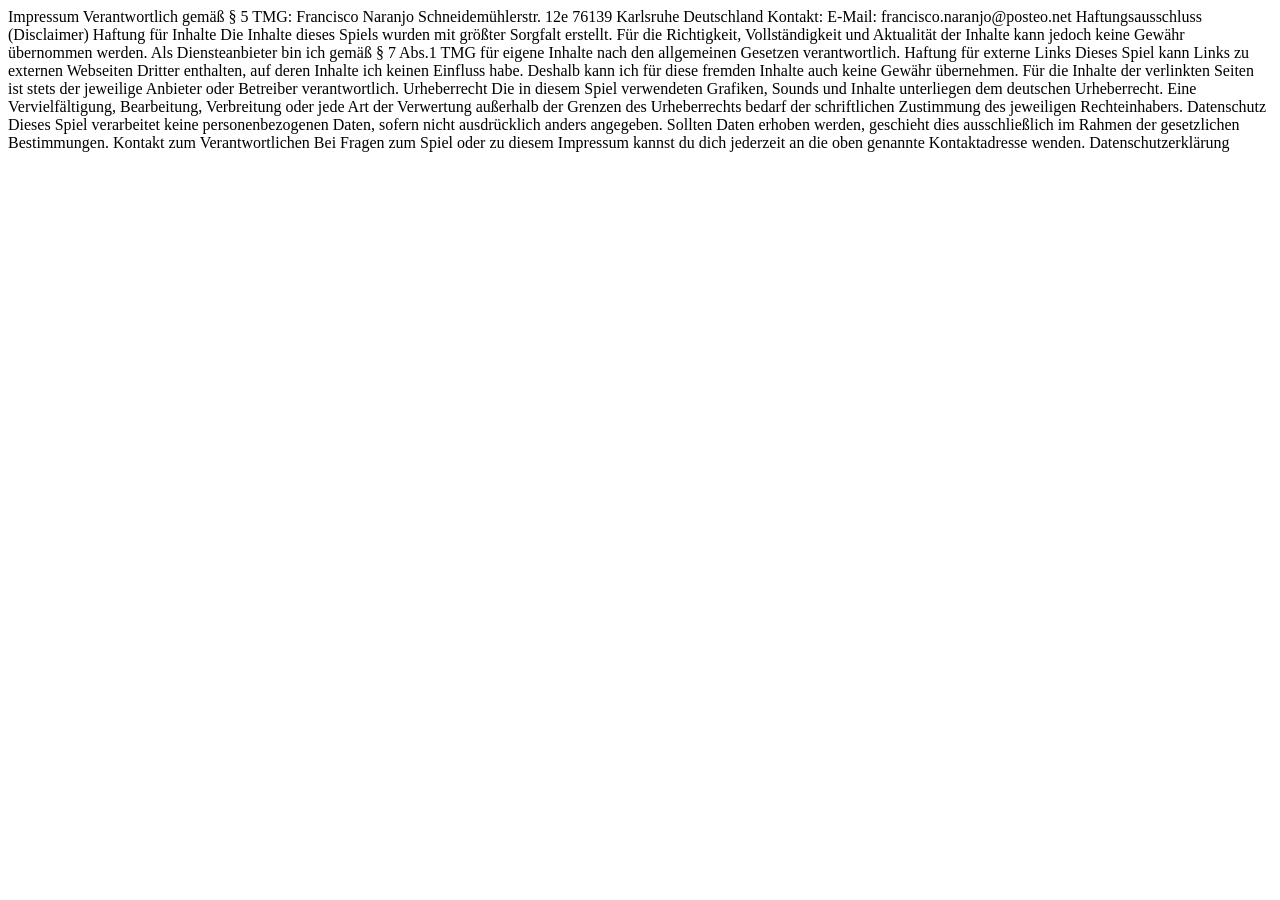
==== impressum.html @ 568fe95e "Refine UI styles and clean up heading CSS" ====
<html lang="en">
<head>
    <meta charset="UTF-8">
    <meta name="viewport" content="width=device-width, initial-scale=1.0">
    <title>Impressum</title>
</head>
<body>

    Impressum
Verantwortlich gemäß § 5 TMG:
Francisco Naranjo
Schneidemühlerstr. 12e
76139 Karlsruhe
Deutschland

Kontakt:
E-Mail: francisco.naranjo@posteo.net

Haftungsausschluss (Disclaimer)
Haftung für Inhalte
Die Inhalte dieses Spiels wurden mit größter Sorgfalt erstellt. Für die Richtigkeit, Vollständigkeit und Aktualität der Inhalte kann jedoch keine Gewähr übernommen werden. Als Diensteanbieter bin ich gemäß § 7 Abs.1 TMG für eigene Inhalte nach den allgemeinen Gesetzen verantwortlich.

Haftung für externe Links
Dieses Spiel kann Links zu externen Webseiten Dritter enthalten, auf deren Inhalte ich keinen Einfluss habe. Deshalb kann ich für diese fremden Inhalte auch keine Gewähr übernehmen. Für die Inhalte der verlinkten Seiten ist stets der jeweilige Anbieter oder Betreiber verantwortlich.

Urheberrecht
Die in diesem Spiel verwendeten Grafiken, Sounds und Inhalte unterliegen dem deutschen Urheberrecht. Eine Vervielfältigung, Bearbeitung, Verbreitung oder jede Art der Verwertung außerhalb der Grenzen des Urheberrechts bedarf der schriftlichen Zustimmung des jeweiligen Rechteinhabers.

Datenschutz
Dieses Spiel verarbeitet keine personenbezogenen Daten, sofern nicht ausdrücklich anders angegeben. Sollten Daten erhoben werden, geschieht dies ausschließlich im Rahmen der gesetzlichen Bestimmungen.

Kontakt zum Verantwortlichen
Bei Fragen zum Spiel oder zu diesem Impressum kannst du dich jederzeit an die oben genannte Kontaktadresse wenden.

Datenschutzerklärung
    
</body>
</html>
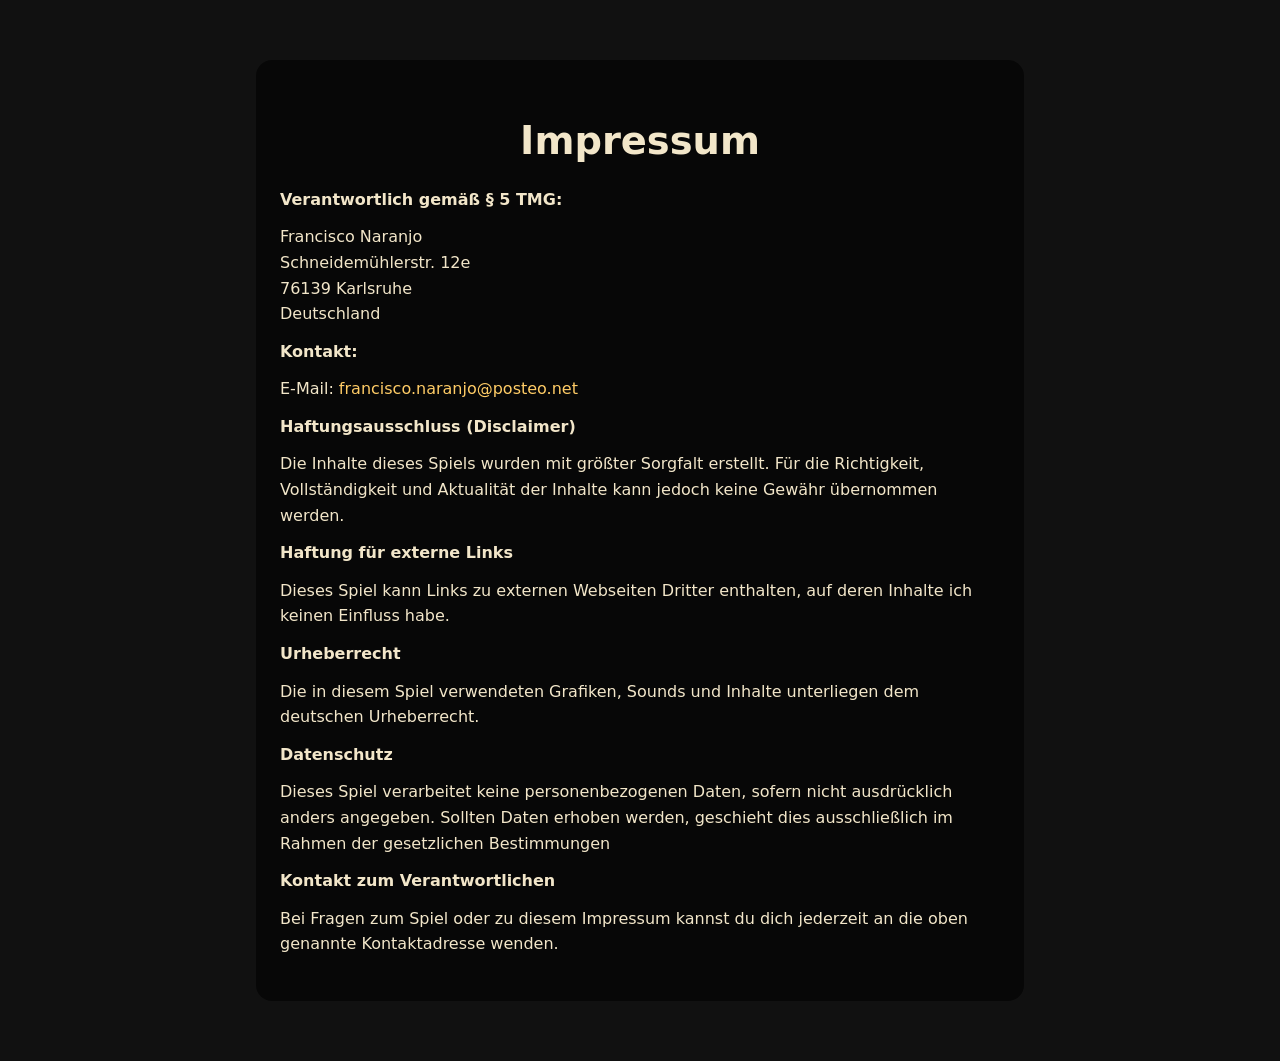
==== commit 0e2457c7: "impressum added" ====
--- a/impressum.html
+++ b/impressum.html
@@ -1,38 +1,68 @@
 <html lang="en">
+
 <head>
     <meta charset="UTF-8">
     <meta name="viewport" content="width=device-width, initial-scale=1.0">
     <title>Impressum</title>
+    <link rel="stylesheet" href="impressum.css">
+
 </head>
+
 <body>
+    <main class="impressum-container">
+        <h1>Impressum</h1>
 
-    Impressum
-Verantwortlich gemäß § 5 TMG:
-Francisco Naranjo
-Schneidemühlerstr. 12e
-76139 Karlsruhe
-Deutschland
+        <section>
+            <p><strong>Verantwortlich gemäß § 5 TMG:</strong></p>
+            <p>
+                Francisco Naranjo<br>
+                Schneidemühlerstr. 12e<br>
+                76139 Karlsruhe<br>
+                Deutschland
+            </p>
 
-Kontakt:
-E-Mail: francisco.naranjo@posteo.net
+            <p><strong>Kontakt:</strong></p>
+            <p>
+                E-Mail:
+                <a href="mailto:francisco.naranjo@posteo.net">
+                    francisco.naranjo@posteo.net
+                </a>
+            </p>
 
-Haftungsausschluss (Disclaimer)
-Haftung für Inhalte
-Die Inhalte dieses Spiels wurden mit größter Sorgfalt erstellt. Für die Richtigkeit, Vollständigkeit und Aktualität der Inhalte kann jedoch keine Gewähr übernommen werden. Als Diensteanbieter bin ich gemäß § 7 Abs.1 TMG für eigene Inhalte nach den allgemeinen Gesetzen verantwortlich.
+            <p><strong>Haftungsausschluss (Disclaimer)</strong></p>
+            <p>
+                Die Inhalte dieses Spiels wurden mit größter Sorgfalt erstellt. Für die
+                Richtigkeit, Vollständigkeit und Aktualität der Inhalte kann jedoch keine
+                Gewähr übernommen werden.
+            </p>
 
-Haftung für externe Links
-Dieses Spiel kann Links zu externen Webseiten Dritter enthalten, auf deren Inhalte ich keinen Einfluss habe. Deshalb kann ich für diese fremden Inhalte auch keine Gewähr übernehmen. Für die Inhalte der verlinkten Seiten ist stets der jeweilige Anbieter oder Betreiber verantwortlich.
+            <p><strong>Haftung für externe Links</strong></p>
+            <p>
+                Dieses Spiel kann Links zu externen Webseiten Dritter enthalten, auf deren
+                Inhalte ich keinen Einfluss habe.
+            </p>
 
-Urheberrecht
-Die in diesem Spiel verwendeten Grafiken, Sounds und Inhalte unterliegen dem deutschen Urheberrecht. Eine Vervielfältigung, Bearbeitung, Verbreitung oder jede Art der Verwertung außerhalb der Grenzen des Urheberrechts bedarf der schriftlichen Zustimmung des jeweiligen Rechteinhabers.
+            <p><strong>Urheberrecht</strong></p>
+            <p>
+                Die in diesem Spiel verwendeten Grafiken, Sounds und Inhalte unterliegen
+                dem deutschen Urheberrecht.
+            </p>
 
-Datenschutz
-Dieses Spiel verarbeitet keine personenbezogenen Daten, sofern nicht ausdrücklich anders angegeben. Sollten Daten erhoben werden, geschieht dies ausschließlich im Rahmen der gesetzlichen Bestimmungen.
+            <p><strong>Datenschutz</strong></p>
+            <p>
+                Dieses Spiel verarbeitet keine personenbezogenen Daten, sofern nicht ausdrücklich anders angegeben.
+                Sollten Daten erhoben werden, geschieht dies ausschließlich im Rahmen der gesetzlichen Bestimmungen
+            </p>
 
-Kontakt zum Verantwortlichen
-Bei Fragen zum Spiel oder zu diesem Impressum kannst du dich jederzeit an die oben genannte Kontaktadresse wenden.
+            <p><strong>Kontakt zum Verantwortlichen</strong></p>
+            <p>
+                Bei Fragen zum Spiel oder zu diesem Impressum kannst du dich jederzeit an die oben genannte
+                Kontaktadresse wenden.
+            </p>
 
-Datenschutzerklärung
-    
+        </section>
+    </main>
 </body>
+
+
 </html>
--- a/impressum.css
+++ b/impressum.css
@@ -0,0 +1,47 @@
+html, body {
+  margin: 0;
+  padding: 0;
+  font-family: system-ui, -apple-system, BlinkMacSystemFont, "Segoe UI", Roboto, Arial, sans-serif;
+  background: #111;
+  color: #f2e6c9;
+}
+
+.impressum-container {
+  max-width: 720px;
+  margin: 60px auto;
+  padding: 32px 24px;
+  background: rgba(0, 0, 0, 0.6);
+  border-radius: 16px;
+}
+
+h1 {
+  font-size: 2.4rem;
+  margin-bottom: 24px;
+  text-align: center;
+}
+
+section p {
+  margin: 12px 0;
+  line-height: 1.6;
+}
+
+button {
+  display: block;
+  margin: 40px auto 0;
+  padding: 12px 28px;
+  font-size: 1rem;
+  border-radius: 14px;
+  border: none;
+  cursor: pointer;
+  background: linear-gradient(to bottom, #8b4513, #5a2e0f);
+  color: #fff;
+}
+
+a {
+  color: #ffcc66;
+  text-decoration: none;
+}
+
+a:hover {
+  text-decoration: underline;
+}
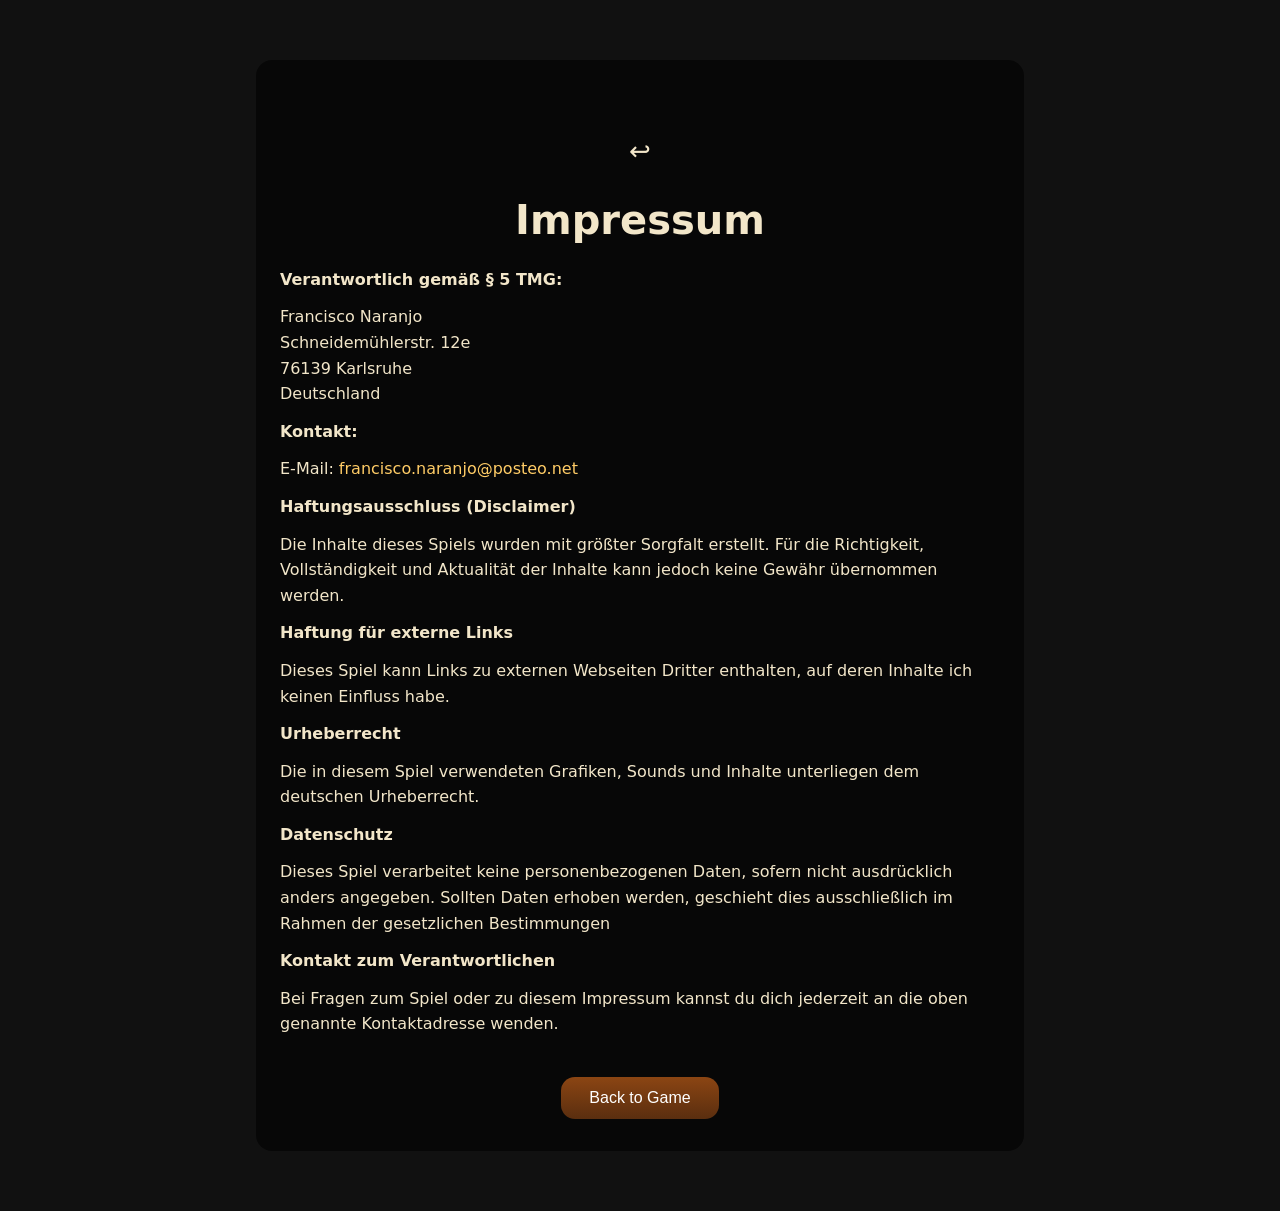
==== commit 014d79c4: "impressum improved" ====
--- a/impressum.html
+++ b/impressum.html
@@ -10,7 +10,10 @@
 
 <body>
     <main class="impressum-container">
-        <h1>Impressum</h1>
+        <div class="impressum-header">
+            <button id="backArrow" class="back-arrow" aria-label="Back">&#x21A9;</button>
+            <h1>Impressum</h1>
+        </div>
 
         <section>
             <p><strong>Verantwortlich gemäß § 5 TMG:</strong></p>
@@ -61,7 +64,21 @@
             </p>
 
         </section>
+        <button id="backBtn" type="button">Back to Game</button>
     </main>
+
+    <script>
+        document.getElementById('backBtn')?.addEventListener('click', () => {
+            window.history.back();
+        });
+
+        const goBack = () => window.history.back();
+
+        document.getElementById('backBtn')?.addEventListener('click', goBack);
+        document.getElementById('backArrow')?.addEventListener('click', goBack);
+
+    </script>
+
 </body>
 
 
--- a/impressum.css
+++ b/impressum.css
@@ -15,7 +15,7 @@
 }
 
 h1 {
-  font-size: 2.4rem;
+  font-size: 2.5rem;
   margin-bottom: 24px;
   text-align: center;
 }
@@ -45,3 +45,39 @@
 a:hover {
   text-decoration: underline;
 }
+
+#backBtn {
+  display: block;
+  margin: 40px auto 0;
+  padding: 12px 28px;
+  font-size: 1rem;
+  border-radius: 14px;
+  border: none;
+  cursor: pointer;
+  background: linear-gradient(to bottom, #8b4513, #5a2e0f);
+  color: #fff;
+}
+
+#backBtn:active {
+  transform: scale(0.98);
+}
+
+.impressum-header {
+  display: block;
+  align-items: center;
+  gap: 12px;
+  margin-bottom: 24px;
+}
+
+.back-arrow {
+  font-size: 1.6rem;
+  background: none;
+  border: none;
+  color: #f2e6c9;
+  cursor: pointer;
+  padding: 4px 8px;
+}
+
+.back-arrow:active {
+  transform: scale(0.95);
+}
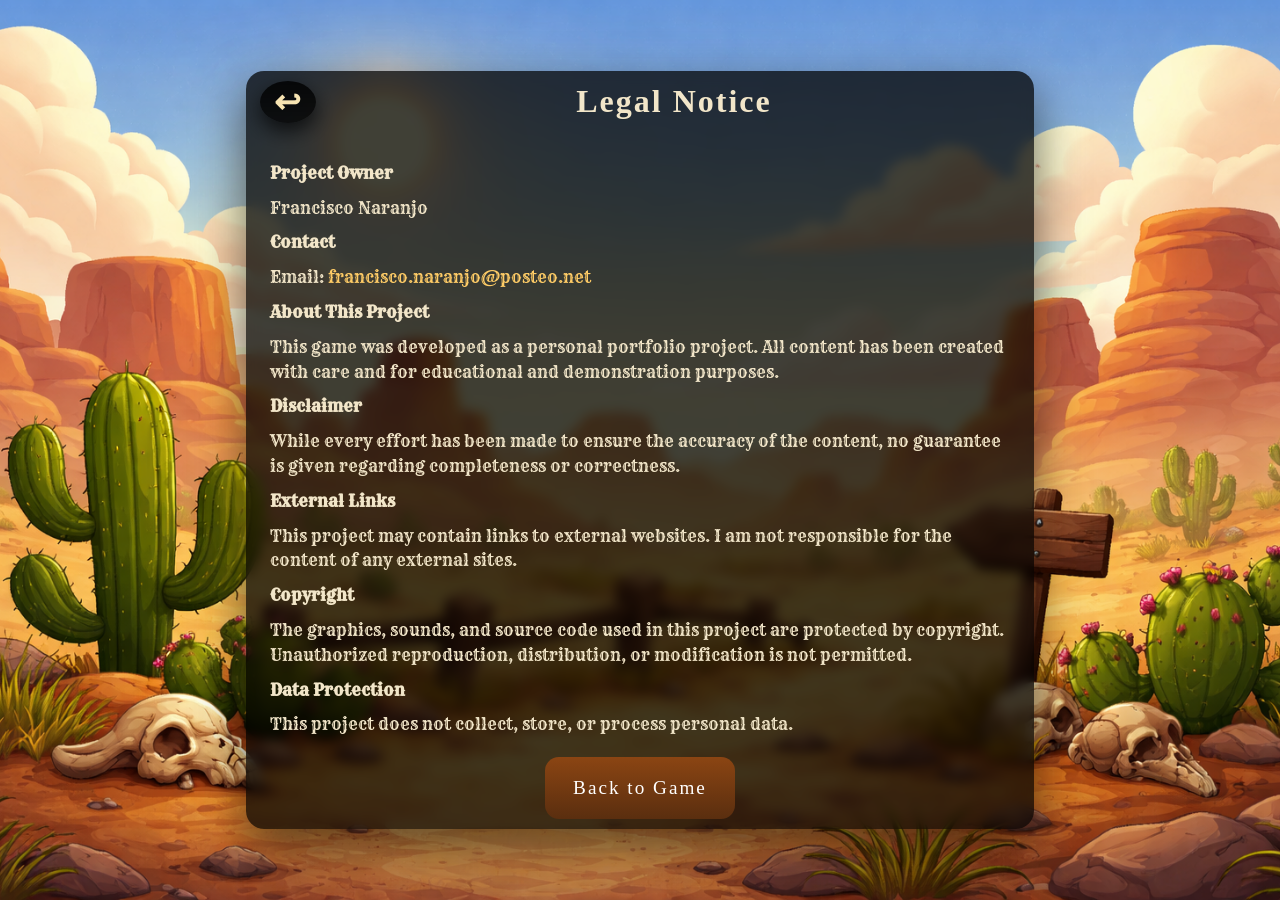
==== commit 42a92626: "style(legal-notice): polish layout and fonts" ====
--- a/impressum.html
+++ b/impressum.html
@@ -3,83 +3,87 @@
 <head>
     <meta charset="UTF-8">
     <meta name="viewport" content="width=device-width, initial-scale=1.0">
-    <title>Impressum</title>
-    <link rel="stylesheet" href="impressum.css">
+    <title>El Pollo Loco | Legal Notice</title>
+    <link rel="icon" type="image/png" sizes="32x32" href="assets/img/favicon-32x32.png">
+
+    <link href="https://fonts.googleapis.com/css2?family=Rye&family=Smokum&display=swap" rel="stylesheet">
+    <link rel="stylesheet" href="./style/impressum.css">
+    <link rel="manifest" href="manifest.json">
 
 </head>
 
 <body>
+
+    <div id="orientationOverlay" class="orientationOverlay">
+        <div class="orientationCard">
+            <h2>Please rotate your device</h2>
+            <p>This page is best viewed in landscape mode.</p>
+        </div>
+    </div>
+
     <main class="impressum-container">
         <div class="impressum-header">
             <button id="backArrow" class="back-arrow" aria-label="Back">&#x21A9;</button>
-            <h1>Impressum</h1>
+            <h1>Legal Notice</h1>
         </div>
 
         <section>
-            <p><strong>Verantwortlich gemäß § 5 TMG:</strong></p>
+            <p><strong>Project Owner</strong></p>
             <p>
-                Francisco Naranjo<br>
-                Schneidemühlerstr. 12e<br>
-                76139 Karlsruhe<br>
-                Deutschland
+                Francisco Naranjo
             </p>
 
-            <p><strong>Kontakt:</strong></p>
+            <p><strong>Contact</strong></p>
             <p>
-                E-Mail:
+                Email:
                 <a href="mailto:francisco.naranjo@posteo.net">
                     francisco.naranjo@posteo.net
                 </a>
             </p>
 
-            <p><strong>Haftungsausschluss (Disclaimer)</strong></p>
+            <p><strong>About This Project</strong></p>
             <p>
-                Die Inhalte dieses Spiels wurden mit größter Sorgfalt erstellt. Für die
-                Richtigkeit, Vollständigkeit und Aktualität der Inhalte kann jedoch keine
-                Gewähr übernommen werden.
+                This game was developed as a personal portfolio project.
+                All content has been created with care and for educational
+                and demonstration purposes.
             </p>
 
-            <p><strong>Haftung für externe Links</strong></p>
+            <p><strong>Disclaimer</strong></p>
             <p>
-                Dieses Spiel kann Links zu externen Webseiten Dritter enthalten, auf deren
-                Inhalte ich keinen Einfluss habe.
+                While every effort has been made to ensure the accuracy of
+                the content, no guarantee is given regarding completeness
+                or correctness.
             </p>
 
-            <p><strong>Urheberrecht</strong></p>
+            <p><strong>External Links</strong></p>
             <p>
-                Die in diesem Spiel verwendeten Grafiken, Sounds und Inhalte unterliegen
-                dem deutschen Urheberrecht.
+                This project may contain links to external websites.
+                I am not responsible for the content of any external sites.
             </p>
 
-            <p><strong>Datenschutz</strong></p>
+            <p><strong>Copyright</strong></p>
             <p>
-                Dieses Spiel verarbeitet keine personenbezogenen Daten, sofern nicht ausdrücklich anders angegeben.
-                Sollten Daten erhoben werden, geschieht dies ausschließlich im Rahmen der gesetzlichen Bestimmungen
+                The graphics, sounds, and source code used in this project
+                are protected by copyright. Unauthorized reproduction,
+                distribution, or modification is not permitted.
             </p>
 
-            <p><strong>Kontakt zum Verantwortlichen</strong></p>
+            <p><strong>Data Protection</strong></p>
             <p>
-                Bei Fragen zum Spiel oder zu diesem Impressum kannst du dich jederzeit an die oben genannte
-                Kontaktadresse wenden.
+                This project does not collect, store, or process personal data.
             </p>
+        </section>
 
-        </section>
         <button id="backBtn" type="button">Back to Game</button>
     </main>
+</body>
+<script>
+    function goBackToGame() {
+        window.location.href = './index.html';
+    }
 
-    <script>
-        document.getElementById('backBtn')?.addEventListener('click', () => {
-            window.history.back();
-        });
-
-        const goBack = () => window.history.back();
-
-        document.getElementById('backBtn')?.addEventListener('click', goBack);
-        document.getElementById('backArrow')?.addEventListener('click', goBack);
-
-    </script>
-
-</body>
-
+    document.getElementById('backBtn')?.addEventListener('click', goBackToGame);
+    document.getElementById('backArrow')?.addEventListener('click', goBackToGame);
+</script>
 
 </html>
--- a/style/impressum.css
+++ b/style/impressum.css
@@ -0,0 +1,173 @@
+:root {
+  --font-title: "Smokum", cursive;
+  --font-ui: "Rye", serif;
+  --font-system: system-ui, -apple-system, BlinkMacSystemFont, "Segoe UI", Roboto, Arial, sans-serif;
+}
+
+html,
+body {
+  margin: 0;
+  padding: 0;
+  height: 100%;
+  overflow: hidden; /* 🚫 no scrolling */
+  font-family: var(--font-ui);
+  background-image: url("../assets/img/5_background/complete_background.png");
+  background-size: cover;
+  background-position: center;
+  color: #f2e6c9;
+  display: flex;
+  align-items: center;
+  justify-content: center;
+}
+
+/* Main container */
+.impressum-container {
+  width: min(92%, 760px);
+  max-height: 90vh; 
+  padding: 10px 14px;
+  background: rgba(0, 0, 0, 0.75);
+  border-radius: 18px;
+  box-shadow: 0 20px 50px rgba(0,0,0,0.6);
+  backdrop-filter: blur(6px);
+  display: flex;
+  flex-direction: column;
+  justify-content: space-between;
+}
+
+/* Header */
+.impressum-header {
+  display: flex;          
+  align-items: center;
+  gap: 12px;
+  margin-bottom: 18px;
+}
+
+h1 {
+  font-size: 2.0rem;
+  margin: 0;
+  text-align: center;
+  flex: 1;
+  font-family: var(--font-title);
+  letter-spacing: 2px;
+}
+
+/* Content */
+section {
+  flex: 1;
+  overflow: auto;     
+  font-size: 1.00rem;
+  line-height: 1.55;
+  padding: 10px;
+}
+
+section p {
+  margin: 10px 0;
+}
+
+/* Links */
+a {
+  color: #ffcc66;
+  text-decoration: none;
+}
+
+a:hover {
+  text-decoration: underline;
+}
+
+/* Buttons */
+button {
+  align-self: center;
+  padding: 20px 28px;
+  font-size: 1.2rem;
+  border-radius: 14px;
+  border: none;
+  cursor: pointer;
+  font-family: var(--font-title);
+  letter-spacing: 2px;
+  background: linear-gradient(to bottom, #8b4513, #5a2e0f);
+  color: #fff;
+}
+
+button:active {
+  transform: scale(0.98);
+}
+
+/* Back arrow */
+.back-arrow {
+  display: flex;
+  align-items: center;
+  justify-content: center;
+  width: 42px;
+  height: 42px;
+  font-size: 2rem;
+  font-weight: bold;
+  border-radius: 50%;
+  background: linear-gradient(
+    to bottom,
+    rgba(0, 0, 0, 0.85),
+    rgba(0, 0, 0, 0.7)
+  );
+  color: #f7e4b2;
+  cursor: pointer;
+  user-select: none;
+
+  box-shadow:
+    0 8px 20px rgba(0, 0, 0, 0.7),
+    0 0 0 rgba(255, 200, 120, 0.2);
+
+  transition: transform 0.12s ease,
+              box-shadow 0.2s ease,
+              background 0.2s ease;
+}
+
+.back-arrow:hover {
+  background: linear-gradient(
+    to bottom,
+    rgba(40, 25, 10, 0.95),
+    rgba(20, 10, 5, 0.85)
+  );
+
+  box-shadow:
+    0 10px 26px rgba(0, 0, 0, 0.8),
+    0 0 16px rgba(255, 200, 120, 0.35);
+}
+
+.back-arrow:active {
+  transform: scale(0.92);
+  box-shadow: 0 6px 14px rgba(0, 0, 0, 0.8);
+}
+
+/* -------------------- Orientation Lock -------------------- */
+
+.orientationOverlay {
+  position: fixed;
+  inset: 0;
+  z-index: 100;
+
+  display: none;
+  align-items: center;
+  justify-content: center;
+
+  background: rgba(0, 0, 0, 0.9);
+  text-align: center;
+  padding: 20px;
+}
+
+.orientationCard {
+  background: rgba(0, 0, 0, 0.75);
+  border-radius: 18px;
+  padding: 24px;
+  color: #f7e4b2;
+  box-shadow: 0 20px 50px rgba(0, 0, 0, 0.6);
+}
+
+/* Hide content in portrait mode */
+@media (orientation: portrait) {
+  .impressum-container {
+    display: none;
+  }
+
+  .orientationOverlay {
+    display: flex;
+  }
+}
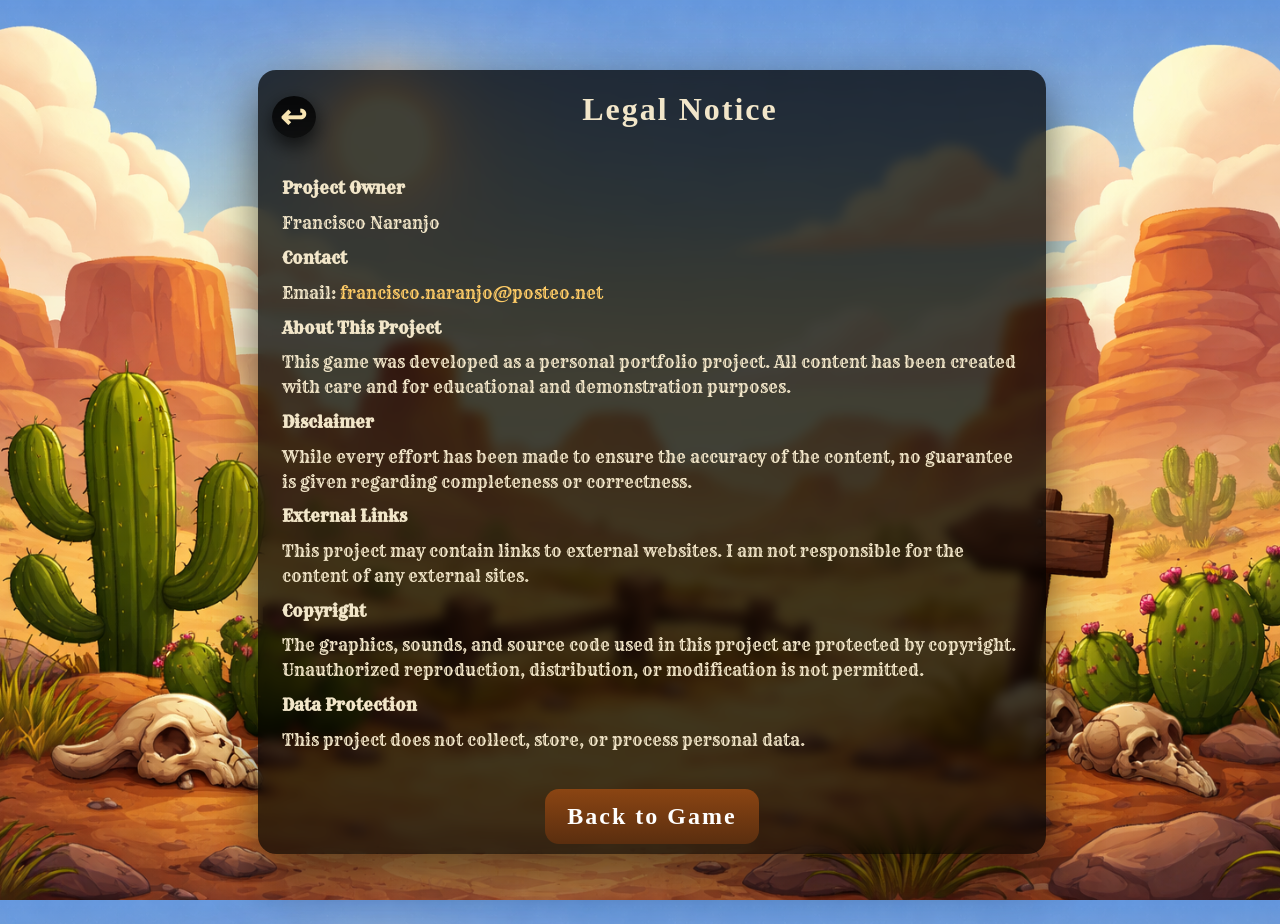
==== commit c1a10a53: "style: improve mobile viewport and unify light button design" ====
--- a/impressum.html
+++ b/impressum.html
@@ -1,8 +1,8 @@
-<html lang="en">
+<html lang="en" translate="no">
 
 <head>
     <meta charset="UTF-8">
-    <meta name="viewport" content="width=device-width, initial-scale=1.0">
+    <meta name="viewport" content="width=device-width, initial-scale=1.0, viewport-fit=cover">
     <title>El Pollo Loco | Legal Notice</title>
     <link rel="icon" type="image/png" sizes="32x32" href="assets/img/favicon-32x32.png">
 
--- a/style/impressum.css
+++ b/style/impressum.css
@@ -2,33 +2,64 @@
   --font-title: "Smokum", cursive;
   --font-ui: "Rye", serif;
   --font-system: system-ui, -apple-system, BlinkMacSystemFont, "Segoe UI", Roboto, Arial, sans-serif;
+
+  /* Safe-area support (iOS notch/home bar) */
+  --pad-safe-top: env(safe-area-inset-top, 0px);
+  --pad-safe-right: env(safe-area-inset-right, 0px);
+  --pad-safe-bottom: env(safe-area-inset-bottom, 0px);
+  --pad-safe-left: env(safe-area-inset-left, 0px);
 }
 
 html,
 body {
+  width: 100%;
+  height: 100%;
   margin: 0;
+}
+
+body {
   padding: 0;
-  height: 100%;
-  overflow: hidden; /* 🚫 no scrolling */
   font-family: var(--font-ui);
+
+  /* Background */
   background-image: url("../assets/img/5_background/complete_background.png");
   background-size: cover;
   background-position: center;
   color: #f2e6c9;
+
+  /* ✅ Allow scrolling when content doesn't fit */
+  overflow: auto;
+  -webkit-overflow-scrolling: touch;
+
+  /* ✅ Better mobile viewport behavior */
+  min-height: 100vh;   /* fallback */
+  min-height: 100svh;  /* small viewport height */
+  min-height: 100dvh;  /* dynamic viewport height */
+
+  /* Center content with safe-area padding */
   display: flex;
   align-items: center;
   justify-content: center;
+
+  padding:
+    calc(12px + var(--pad-safe-top))
+    calc(12px + var(--pad-safe-right))
+    calc(12px + var(--pad-safe-bottom))
+    calc(12px + var(--pad-safe-left));
 }
 
 /* Main container */
 .impressum-container {
   width: min(92%, 760px);
-  max-height: 90vh; 
+  max-height: calc(90dvh - 24px - var(--pad-safe-top) - var(--pad-safe-bottom));
+  max-height: calc(90svh - 24px - var(--pad-safe-top) - var(--pad-safe-bottom));
+  max-height: calc(90vh  - 24px - var(--pad-safe-top) - var(--pad-safe-bottom));
   padding: 10px 14px;
   background: rgba(0, 0, 0, 0.75);
   border-radius: 18px;
-  box-shadow: 0 20px 50px rgba(0,0,0,0.6);
+  box-shadow: 0 20px 50px rgba(0, 0, 0, 0.6);
   backdrop-filter: blur(6px);
+
   display: flex;
   flex-direction: column;
   justify-content: space-between;
@@ -36,14 +67,14 @@
 
 /* Header */
 .impressum-header {
-  display: flex;          
+  display: flex;
   align-items: center;
   gap: 12px;
   margin-bottom: 18px;
 }
 
 h1 {
-  font-size: 2.0rem;
+  font-size: 2rem;
   margin: 0;
   text-align: center;
   flex: 1;
@@ -54,8 +85,12 @@
 /* Content */
 section {
   flex: 1;
-  overflow: auto;     
-  font-size: 1.00rem;
+
+  /* ✅ Scroll inside the card if content is long */
+  overflow: auto;
+  -webkit-overflow-scrolling: touch;
+
+  font-size: 1rem;
   line-height: 1.55;
   padding: 10px;
 }
@@ -77,15 +112,21 @@
 /* Buttons */
 button {
   align-self: center;
-  padding: 20px 28px;
-  font-size: 1.2rem;
+  padding: 14px 22px; /* slightly smaller for mobile comfort */
+  font-size: 1.1rem;
   border-radius: 14px;
   border: none;
   cursor: pointer;
+  margin-top: 16px;
   font-family: var(--font-title);
   letter-spacing: 2px;
   background: linear-gradient(to bottom, #8b4513, #5a2e0f);
   color: #fff;
+  font-weight: bolder;
+}
+
+#backBtn {
+  font-size: 1.5rem;
 }
 
 button:active {
@@ -97,10 +138,13 @@
   display: flex;
   align-items: center;
   justify-content: center;
+
   width: 42px;
   height: 42px;
+
   font-size: 2rem;
   font-weight: bold;
+
   border-radius: 50%;
   background: linear-gradient(
     to bottom,
@@ -108,6 +152,7 @@
     rgba(0, 0, 0, 0.7)
   );
   color: #f7e4b2;
+
   cursor: pointer;
   user-select: none;
 
@@ -126,7 +171,6 @@
     rgba(40, 25, 10, 0.95),
     rgba(20, 10, 5, 0.85)
   );
-
   box-shadow:
     0 10px 26px rgba(0, 0, 0, 0.8),
     0 0 16px rgba(255, 200, 120, 0.35);
@@ -171,3 +215,10 @@
     display: flex;
   }
 }
+
+/* Small screens polish */
+@media (max-width: 520px) {
+  h1 { font-size: 1.6rem; }
+  section { font-size: 0.95rem; }
+  button { font-size: 1.05rem; padding: 12px 20px; }
+}
